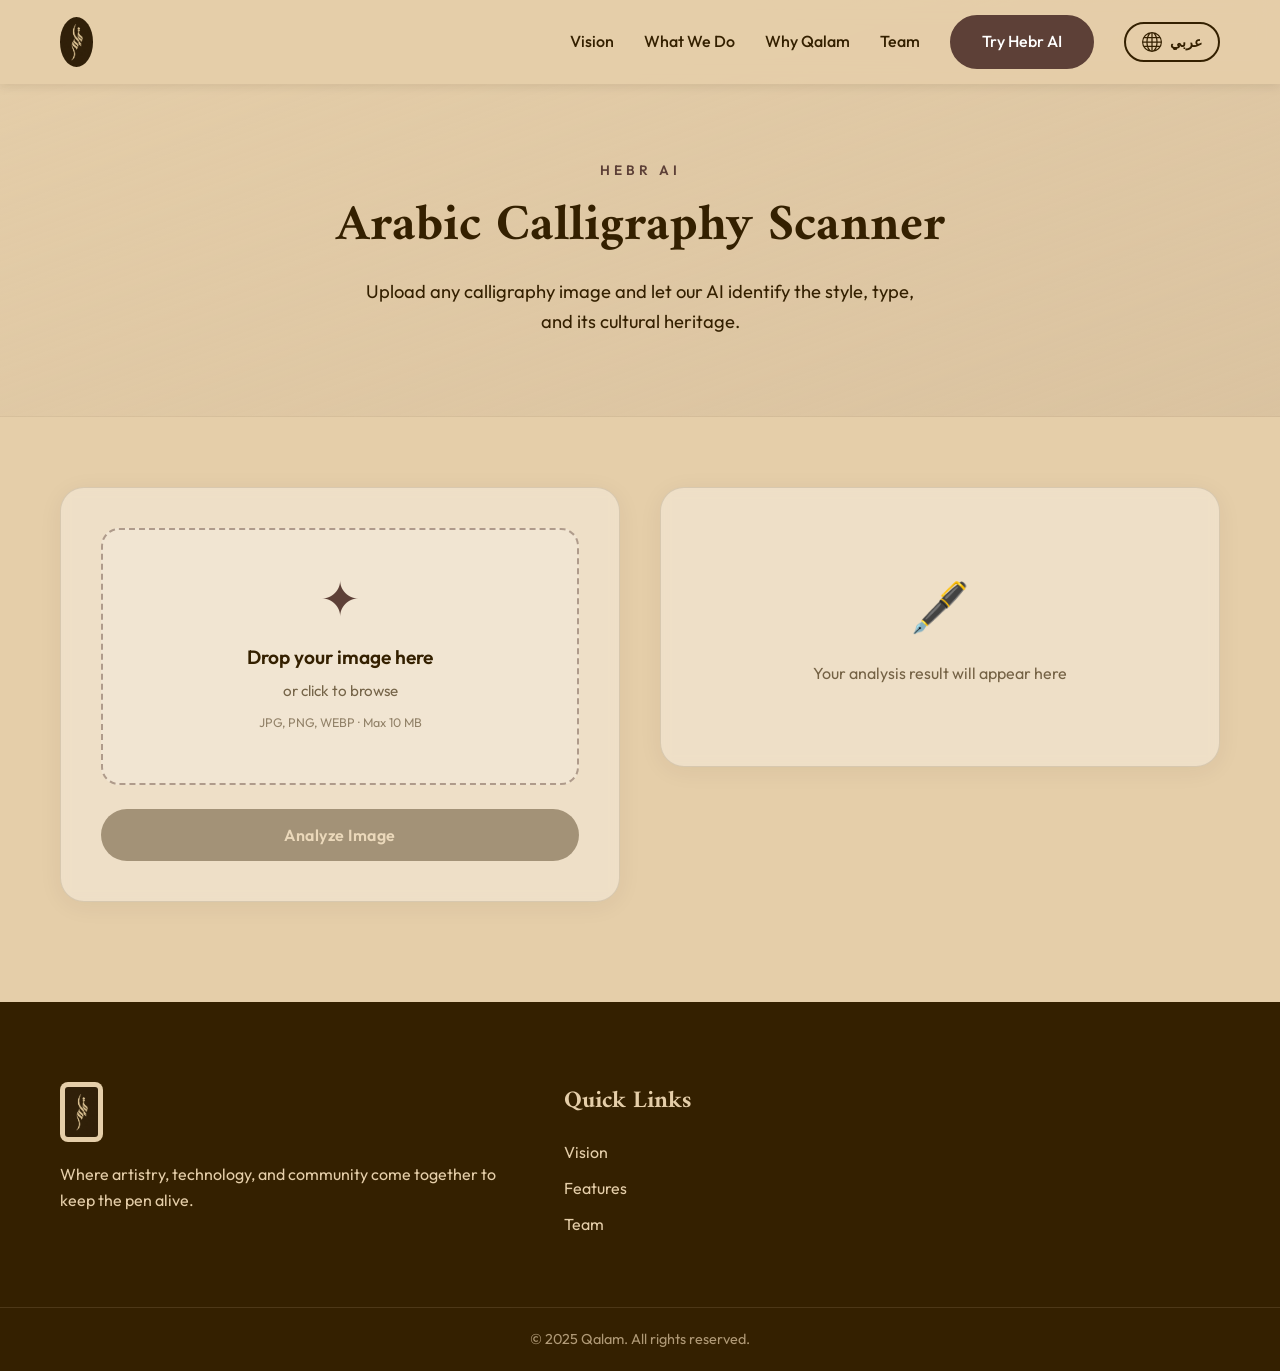
==== scan.html @ f26ad0dc "Scan AI added to landing Page" ====
<!DOCTYPE html>
<html lang="en" dir="ltr">

<head>
    <meta charset="UTF-8">
    <meta name="viewport" content="width=device-width, initial-scale=1.0">
    <title>Hebr AI - Arabic Calligraphy Scanner | Qalam</title>
    <meta name="description"
        content="Upload any Arabic calligraphy image and let Hebr AI identify the style instantly. Powered by Roboflow classification.">
    <link rel="stylesheet" href="style.css">
    <link rel="preconnect" href="https://fonts.googleapis.com">
    <link rel="preconnect" href="https://fonts.gstatic.com" crossorigin>
    <link
        href="https://fonts.googleapis.com/css2?family=Amiri:ital,wght@0,400;0,700;1,400&family=Outfit:wght@300;400;500;600&display=swap"
        rel="stylesheet">
</head>

<body>
    <!-- Navbar -->
    <nav class="navbar">
        <div class="container nav-container">
            <a href="index.html" class="logo">
                <img src="assets/logo.jpg" alt="Qalam Logo">
            </a>
            <ul class="nav-links">
                <li><a href="index.html#vision" data-i18n="nav_vision">Vision</a></li>
                <li><a href="index.html#features" data-i18n="nav_features">What We Do</a></li>
                <li><a href="index.html#unique" data-i18n="nav_unique">Why Qalam</a></li>
                <li><a href="index.html#team" data-i18n="nav_team">Team</a></li>
                <li><a href="scan.html" class="btn-primary active-link" data-i18n="nav_scan">Try Hebr AI</a></li>
                <li>
                    <button id="language-toggle" class="language-btn" aria-label="Switch Language">
                        <svg xmlns="http://www.w3.org/2000/svg" width="20" height="20" fill="currentColor"
                            viewBox="0 0 16 16">
                            <path
                                d="M0 8a8 8 0 1 1 16 0A8 8 0 0 1 0 8zm7.5-6.923c-.67.204-1.335.82-1.887 1.855A7.97 7.97 0 0 0 5.145 4H7.5V1.077zM4.09 4a9.267 9.267 0 0 1 .64-1.539 6.7 6.7 0 0 1 .597-.933A7.025 7.025 0 0 0 2.255 4H4.09zm-.582 3.5c.03-.877.138-1.718.312-2.5H1.674a6.958 6.958 0 0 0-.656 2.5h2.49zM4.847 5a12.5 12.5 0 0 0-.338 2.5H7.5V5H4.847zM8.5 5v2.5h2.99a12.495 12.495 0 0 0-.337-2.5H8.5zM4.51 8.5a12.5 12.5 0 0 0 .337 2.5H7.5V8.5H4.51zm3.99 0V11h2.653c.187-.765.306-1.608.338-2.5H8.5zM5.145 12c.138.386.295.744.468 1.068.552 1.035 1.218 1.65 1.887 1.855V12H5.145zm.182 2.472a6.696 6.696 0 0 1-.597-.933A9.268 9.268 0 0 1 4.09 12H2.255a7.024 7.024 0 0 0 3.072 2.472zM3.82 11a13.652 13.652 0 0 1-.312-2.5h-2.49c.062.89.291 1.733.656 2.5H3.82zm6.853 3.472A7.024 7.024 0 0 0 13.745 12H11.91a9.27 9.27 0 0 1-.64 1.539 6.688 6.688 0 0 1-.597.933zM8.5 12v2.923c.67-.204 1.335-.82 1.887-1.855.173-.324.33-.682.468-1.068H8.5zm3.68-1h2.146c.365-.767.594-1.61.656-2.5h-2.49a13.65 13.65 0 0 1-.312 2.5zm2.802-3.5a6.959 6.959 0 0 0-.656-2.5H12.18c.174.782.282 1.623.312 2.5h2.49zM11.27 2.461c.247.464.462.98.64 1.539h1.835a7.024 7.024 0 0 0-3.072-2.472c.218.284.418.598.597.933zM10.855 4a7.966 7.966 0 0 0-.468-1.068C9.835 1.897 9.17 1.282 8.5 1.077V4h2.355z" />
                        </svg>
                        <span id="lang-text">عربي</span>
                    </button>
                </li>
            </ul>
            <div class="hamburger">
                <span></span>
                <span></span>
                <span></span>
            </div>
        </div>
    </nav>

    <!-- Hero -->
    <header class="scan-hero">
        <div class="container scan-hero-content">
            <span class="subtitle fade-in-up" data-i18n="scan_hero_sub">Hebr AI</span>
            <h1 class="fade-in-up delay-1" data-i18n="scan_hero_title">Arabic Calligraphy Scanner</h1>
            <p class="fade-in-up delay-2" data-i18n="scan_hero_desc">Upload any calligraphy image and let our AI
                identify the style, type, and its cultural heritage.</p>
        </div>
    </header>

    <!-- Main Scanner Section -->
    <main class="scan-main">
        <div class="container scan-layout">

            <!-- Upload Card -->
            <div class="scan-card upload-card fade-in-up">
                <div id="upload-zone" class="upload-zone" role="button" tabindex="0"
                    aria-label="Upload calligraphy image">
                    <div class="upload-icon">✦</div>
                    <p class="upload-title" data-i18n="scan_upload_title">Drop your image here</p>
                    <p class="upload-sub" data-i18n="scan_upload_sub">or click to browse</p>
                    <p class="upload-types">JPG, PNG, WEBP · Max 10 MB</p>
                    <input type="file" id="file-input" accept="image/*" hidden>
                </div>

                <!-- Preview -->
                <div id="preview-container" class="preview-container hidden">
                    <img id="preview-img" class="preview-img" alt="Uploaded calligraphy preview">
                    <button id="clear-btn" class="clear-btn" aria-label="Remove image" data-i18n="scan_clear">✕
                        Remove</button>
                </div>

                <button id="analyze-btn" class="analyze-btn" disabled data-i18n="scan_analyze_btn">
                    Analyze Image
                </button>
            </div>

            <!-- Result Card -->
            <div id="result-section" class="scan-card result-card hidden">
                <!-- Idle state -->
                <div id="result-idle" class="result-idle">
                    <div class="idle-icon">🖋️</div>
                    <p data-i18n="scan_result_idle">Your analysis result will appear here</p>
                </div>

                <!-- Loading state -->
                <div id="result-loading" class="result-loading hidden">
                    <div class="spinner"></div>
                    <p data-i18n="scan_result_loading">Analyzing your calligraphy…</p>
                </div>

                <!-- Error state -->
                <div id="result-error" class="result-error hidden">
                    <div class="error-icon">⚠️</div>
                    <p id="error-message"></p>
                    <button id="retry-btn" class="clear-btn" data-i18n="scan_retry">Try Again</button>
                </div>

                <!-- Success state -->
                <div id="result-success" class="result-success hidden">
                    <div class="result-badge">
                        <span class="result-type-label" data-i18n="scan_result_type_label">Script Type</span>
                        <h2 id="result-type-name" class="result-type-name">—</h2>
                        <span id="result-type-ar" class="result-type-ar">—</span>
                    </div>

                    <div class="confidence-bar-wrap">
                        <div class="confidence-label">
                            <span data-i18n="scan_confidence">Confidence</span>
                            <span id="confidence-pct" class="confidence-pct">0%</span>
                        </div>
                        <div class="confidence-track">
                            <div id="confidence-fill" class="confidence-fill" style="width:0%"></div>
                        </div>
                    </div>

                    <div class="description-block">
                        <h3 class="desc-heading" data-i18n="scan_about_title">About this Script</h3>
                        <p id="result-description" class="desc-text">—</p>
                    </div>

                    <div class="result-tags" id="result-tags"></div>
                </div>
            </div>
        </div>
    </main>

    <!-- Footer -->
    <footer>
        <div class="container footer-content">
            <div class="footer-logo">
                <img src="assets/logo.jpg" alt="Qalam Logo">
                <p data-i18n="footer_tagline">Where artistry, technology, and community come together to keep the pen
                    alive.</p>
            </div>
            <div class="footer-links">
                <h4 data-i18n="footer_quick_links">Quick Links</h4>
                <ul>
                    <li><a href="index.html#vision" data-i18n="footer_link_vision">Vision</a></li>
                    <li><a href="index.html#features" data-i18n="footer_link_features">Features</a></li>
                    <li><a href="index.html#team" data-i18n="footer_link_team">Team</a></li>
                </ul>
            </div>
        </div>
        <div class="footer-bottom">
            <p data-i18n="footer_copyright">© 2025 Qalam. All rights reserved.</p>
        </div>
    </footer>

    <script src="scan.js"></script>
</body>

</html>
---- style.css ----
:root {
    --bg-color: #E5CEA9;
    --text-color: #342000;
    --accent-color: #5D4037;
    /* Darker brown for contrast */
    --light-accent: #F5E6D3;
    --white: #FFFFFF;
    --transition: all 0.3s ease;
    --font-heading: 'Amiri', serif;
    --font-body: 'Outfit', sans-serif;
}

* {
    margin: 0;
    padding: 0;
    box-sizing: border-box;
}

html {
    scroll-behavior: smooth;
}

body {
    font-family: var(--font-body);
    background-color: var(--bg-color);
    color: var(--text-color);
    line-height: 1.6;
    overflow-x: hidden;
}

h1,
h2,
h3,
h4 {
    font-family: var(--font-heading);
    font-weight: 700;
}

a {
    text-decoration: none;
    color: inherit;
}

ul {
    list-style: none;
}

img {
    max-width: 100%;
    display: block;
}

.container {
    max-width: 1200px;
    margin: 0 auto;
    padding: 0 20px;
}

/* Buttons */
.btn-primary {
    background-color: var(--text-color);
    color: var(--bg-color);
    padding: 12px 30px;
    border-radius: 50px;
    font-weight: 600;
    transition: var(--transition);
    display: inline-block;
    border: 2px solid var(--text-color);
}

.btn-primary:hover {
    background-color: transparent;
    color: var(--text-color);
}

.btn-secondary {
    background-color: transparent;
    color: var(--text-color);
    padding: 12px 30px;
    border-radius: 50px;
    font-weight: 600;
    border: 2px solid var(--text-color);
    transition: var(--transition);
    display: inline-block;
}

.btn-secondary:hover {
    background-color: var(--text-color);
    color: var(--bg-color);
}

/* Navbar */
.navbar {
    position: fixed;
    top: 0;
    left: 0;
    width: 100%;
    z-index: 1000;
    background-color: rgba(229, 206, 169, 0.95);
    backdrop-filter: blur(10px);
    padding: 15px 0;
    box-shadow: 0 2px 10px rgba(52, 32, 0, 0.1);
}

.nav-container {
    display: flex;
    justify-content: space-between;
    align-items: center;
}

.logo img {
    height: 50px;
    border-radius: 50%;
    /* Optional: if logo needs to be circular */
}

.nav-links {
    display: flex;
    gap: 30px;
    align-items: center;
}

.nav-links a {
    font-weight: 500;
    font-size: 1rem;
    transition: var(--transition);
}

.nav-links a:hover {
    color: var(--accent-color);
}

.hamburger {
    display: none;
    cursor: pointer;
}

.hamburger span {
    display: block;
    width: 25px;
    height: 3px;
    background-color: var(--text-color);
    margin: 5px 0;
    transition: var(--transition);
}

/* Language Toggle Button */
.language-btn {
    background: transparent;
    border: 2px solid var(--text-color);
    border-radius: 50px;
    padding: 8px 16px;
    cursor: pointer;
    display: inline-flex;
    align-items: center;
    gap: 8px;
    font-family: var(--font-body);
    font-weight: 600;
    font-size: 0.9rem;
    color: var(--text-color);
    transition: var(--transition);
}

.language-btn:hover {
    background-color: var(--text-color);
    color: var(--bg-color);
}

.language-btn svg {
    transition: var(--transition);
}

.language-btn:hover svg {
    transform: rotate(180deg);
}

/* RTL Support for Arabic */
html[dir="rtl"] {
    direction: rtl;
}

html[dir="rtl"] body {
    font-family: var(--font-heading), var(--font-body);
}

html[dir="rtl"] .nav-links {
    flex-direction: row-reverse;
}

html[dir="rtl"] .feature-list li {
    padding-left: 0;
    padding-right: 25px;
}

html[dir="rtl"] .feature-list li::before {
    left: auto;
    right: 0;
}

html[dir="rtl"] .scroll-reveal-left {
    transform: translateX(50px);
}

html[dir="rtl"] .scroll-reveal-right {
    transform: translateX(-50px);
}

html[dir="rtl"] .btn-download .text {
    align-items: flex-end;
}

html[dir="rtl"] .footer-content {
    direction: rtl;
}

html[dir="rtl"] .social-icons {
    flex-direction: row-reverse;
}

/* Hero Section */
.hero {
    height: 100vh;
    display: flex;
    align-items: center;
    justify-content: center;
    text-align: center;
    position: relative;
    padding-top: 80px;
    overflow: hidden;
}

.hero-content {
    z-index: 2;
    max-width: 800px;
}

.hero h1 {
    font-size: 4rem;
    margin-bottom: 20px;
    line-height: 1.2;
}

.hero p {
    font-size: 1.2rem;
    margin-bottom: 40px;
    max-width: 600px;
    margin-left: auto;
    margin-right: auto;
}

.hero-btns {
    display: flex;
    gap: 20px;
    justify-content: center;
}

/* Vision Section */
.vision-section {
    padding: 100px 0;
    background-color: rgba(255, 255, 255, 0.1);
}

.section-header {
    text-align: center;
    margin-bottom: 60px;
}

.subtitle {
    text-transform: uppercase;
    letter-spacing: 2px;
    font-size: 0.9rem;
    font-weight: 600;
    color: var(--accent-color);
    display: block;
    margin-bottom: 10px;
}

.section-header h2 {
    font-size: 2.5rem;
}

.vision-grid {
    display: grid;
    grid-template-columns: repeat(auto-fit, minmax(300px, 1fr));
    gap: 30px;
}

.vision-card {
    background: rgba(255, 255, 255, 0.2);
    padding: 40px;
    border-radius: 20px;
    text-align: center;
    border: 1px solid rgba(52, 32, 0, 0.1);
    transition: var(--transition);
}

.vision-card:hover {
    transform: translateY(-10px);
    background: rgba(255, 255, 255, 0.4);
    box-shadow: 0 10px 30px rgba(52, 32, 0, 0.1);
}

.vision-card .icon {
    font-size: 3rem;
    margin-bottom: 20px;
}

.vision-card h3 {
    margin-bottom: 15px;
    font-size: 1.5rem;
}

/* Features Section */
.features-section {
    padding: 100px 0;
}

.feature-row {
    display: flex;
    align-items: center;
    gap: 50px;
    margin-bottom: 100px;
}

.feature-row.reverse {
    flex-direction: row-reverse;
}

.feature-text {
    flex: 1;
}

.feature-text h3 {
    font-size: 2rem;
    margin-bottom: 20px;
}

.feature-text p {
    margin-bottom: 20px;
    font-size: 1.1rem;
}

.feature-list li {
    margin-bottom: 10px;
    padding-left: 25px;
    position: relative;
}

.feature-list li::before {
    content: '🔹';
    position: absolute;
    left: 0;
    top: 2px;
    font-size: 0.8rem;
}

.feature-image {
    flex: 1;
}

.placeholder-img {
    width: 100%;
    height: 300px;
    background-color: rgba(52, 32, 0, 0.1);
    border-radius: 20px;
    display: flex;
    align-items: center;
    justify-content: center;
    font-weight: 600;
    color: var(--text-color);
    border: 2px dashed var(--text-color);
}

/* Unique Section */
.unique-section {
    padding: 100px 0;
    background-color: var(--text-color);
    color: var(--bg-color);
    text-align: center;
}

.unique-content h2 {
    font-size: 3rem;
    margin-bottom: 30px;
    color: var(--bg-color);
}

.large-text {
    font-size: 1.5rem;
    max-width: 800px;
    margin: 0 auto 60px;
}

.stats-grid {
    display: flex;
    justify-content: center;
    gap: 80px;
    flex-wrap: wrap;
}

.stat-item {
    display: flex;
    flex-direction: column;
    align-items: center;
}

.stat-item .number {
    font-size: 4rem;
    font-weight: 700;
    font-family: var(--font-heading);
    line-height: 1;
    margin-bottom: 10px;
}

.stat-item .label {
    font-size: 1.1rem;
    opacity: 0.8;
}

/* Team Section */
.team-section {
    padding: 100px 0;
}

.team-grid {
    display: grid;
    grid-template-columns: repeat(auto-fit, minmax(250px, 1fr));
    gap: 40px;
}

.team-member {
    text-align: center;
}

.member-photo {
    width: 150px;
    height: 150px;
    background-color: #ccc;
    border-radius: 50%;
    margin: 0 auto 20px;
    border: 3px solid var(--text-color);
    object-fit: cover;
}

.team-member h3 {
    margin-bottom: 5px;
}

.team-member p {
    margin-bottom: 15px;
    opacity: 0.8;
}

.linkedin-link {
    color: var(--accent-color);
    font-weight: 600;
    font-size: 0.9rem;
    display: inline-flex;
    align-items: center;
    gap: 8px;
    text-decoration: none;
}

.linkedin-link svg {
    fill: currentColor;
}

/* Download Section */
.download-section {
    padding: 100px 0;
    text-align: center;
    background: linear-gradient(rgba(229, 206, 169, 0.8), rgba(229, 206, 169, 0.8)), url('assets/pattern.png');
    /* Optional pattern */
}

.download-content h2 {
    font-size: 3rem;
    margin-bottom: 20px;
}

.btn-download {
    background-color: var(--text-color);
    color: var(--bg-color);
    padding: 15px 40px;
    border-radius: 15px;
    display: inline-flex;
    align-items: center;
    gap: 15px;
    transition: var(--transition);
    margin-top: 30px;
}

.btn-download:hover {
    transform: scale(1.05);
    box-shadow: 0 10px 20px rgba(52, 32, 0, 0.2);
}

.btn-download .icon {
    font-size: 2rem;
}

.btn-download .text {
    display: flex;
    flex-direction: column;
    align-items: flex-start;
    line-height: 1.2;
}

.btn-download .text small {
    font-size: 0.8rem;
    opacity: 0.8;
}

/* Footer */
footer {
    background-color: var(--text-color);
    color: var(--bg-color);
    padding: 80px 0 20px;
}

.footer-content {
    display: grid;
    grid-template-columns: 1.5fr 1fr 1fr;
    gap: 50px;
    margin-bottom: 60px;
}

.footer-logo img {
    height: 60px;
    margin-bottom: 20px;
    background: var(--bg-color);
    padding: 5px;
    border-radius: 8px;
}

.footer-links h4,
.footer-social h4 {
    margin-bottom: 20px;
    font-family: var(--font-heading);
    font-size: 1.5rem;
}

.footer-links ul li {
    margin-bottom: 10px;
}

.footer-links a:hover {
    color: var(--light-accent);
}

.social-icons {
    display: flex;
    gap: 20px;
}

.footer-bottom {
    text-align: center;
    padding-top: 20px;
    border-top: 1px solid rgba(229, 206, 169, 0.2);
    font-size: 0.9rem;
    opacity: 0.7;
}

/* Animations */
.fade-in-up {
    opacity: 0;
    transform: translateY(30px);
    animation: fadeInUp 0.8s forwards;
}

.delay-1 {
    animation-delay: 0.2s;
}

.delay-2 {
    animation-delay: 0.4s;
}

@keyframes fadeInUp {
    to {
        opacity: 1;
        transform: translateY(0);
    }
}

.scroll-reveal,
.scroll-reveal-left,
.scroll-reveal-right,
.scroll-reveal-up {
    opacity: 0;
    transition: all 1s ease;
}

.scroll-reveal {
    transform: translateY(30px);
}

.scroll-reveal-left {
    transform: translateX(-50px);
}

.scroll-reveal-right {
    transform: translateX(50px);
}

.scroll-reveal-up {
    transform: translateY(50px);
}

.active {
    opacity: 1;
    transform: translate(0);
}

.feature-image img {
    max-width: 300px;
    width: 100%;
    border-radius: 20px;
    box-shadow: 0 10px 30px rgba(0, 0, 0, 0.1);
}

/* Responsive */
@media (max-width: 768px) {
    .hero h1 {
        font-size: 2.5rem;
    }

    .nav-links {
        position: fixed;
        top: 80px;
        right: -100%;
        background-color: var(--bg-color);
        flex-direction: column;
        width: 100%;
        padding: 40px;
        transition: 0.3s;
        box-shadow: 0 10px 20px rgba(0, 0, 0, 0.1);
    }

    .nav-links.active {
        right: 0;
    }

    .hamburger {
        display: block;
    }

    .feature-row,
    .feature-row.reverse {
        flex-direction: column;
        text-align: center;
    }

    .feature-list li {
        display: inline-block;
        margin: 0 10px;
    }

    .footer-content {
        grid-template-columns: 1fr;
        text-align: center;
    }

    .social-icons {
        justify-content: center;
    }

    .stats-grid {
        gap: 40px;
    }
}

/* =====================================================================
   SCAN PAGE — Hebr AI Calligraphy Scanner
   ===================================================================== */

/* Active nav link on scan page */
.active-link {
    background-color: var(--accent-color) !important;
    border-color: var(--accent-color) !important;
    color: var(--white) !important;
}

/* Hero */
.scan-hero {
    padding: 160px 0 80px;
    text-align: center;
    background: linear-gradient(160deg, rgba(229, 206, 169, 0.6) 0%, rgba(93, 64, 55, 0.08) 100%);
    border-bottom: 1px solid rgba(52, 32, 0, 0.08);
}

.scan-hero-content .subtitle {
    font-size: 0.85rem;
    letter-spacing: 4px;
    margin-bottom: 14px;
}

.scan-hero-content h1 {
    font-size: 3.2rem;
    margin-bottom: 20px;
    line-height: 1.2;
}

.scan-hero-content p {
    font-size: 1.15rem;
    max-width: 560px;
    margin: 0 auto;
    opacity: 0.8;
}

/* Main layout */
.scan-main {
    padding: 70px 0 100px;
}

.scan-layout {
    display: grid;
    grid-template-columns: 1fr 1fr;
    gap: 40px;
    align-items: start;
}

/* Card shared */
.scan-card {
    background: rgba(255, 255, 255, 0.35);
    border: 1px solid rgba(52, 32, 0, 0.12);
    border-radius: 24px;
    padding: 40px;
    backdrop-filter: blur(6px);
    box-shadow: 0 4px 24px rgba(52, 32, 0, 0.06);
}

/* Upload zone */
.upload-zone {
    border: 2.5px dashed rgba(93, 64, 55, 0.45);
    border-radius: 18px;
    padding: 50px 30px;
    text-align: center;
    cursor: pointer;
    transition: var(--transition);
    background: rgba(255, 255, 255, 0.2);
    user-select: none;
}

.upload-zone:hover,
.upload-zone.drag-over {
    border-color: var(--accent-color);
    background: rgba(93, 64, 55, 0.06);
    transform: scale(1.01);
}

.upload-icon {
    font-size: 3rem;
    color: var(--accent-color);
    margin-bottom: 14px;
    display: block;
    font-family: var(--font-heading);
    line-height: 1;
}

.upload-title {
    font-size: 1.2rem;
    font-weight: 600;
    margin-bottom: 6px;
}

.upload-sub {
    font-size: 0.95rem;
    opacity: 0.65;
    margin-bottom: 10px;
}

.upload-types {
    font-size: 0.78rem;
    opacity: 0.5;
}

/* Preview */
.preview-container {
    text-align: center;
    margin-bottom: 0;
}

.preview-img {
    max-height: 280px;
    width: 100%;
    object-fit: contain;
    border-radius: 14px;
    border: 1px solid rgba(52, 32, 0, 0.12);
    margin-bottom: 14px;
    box-shadow: 0 4px 16px rgba(52, 32, 0, 0.08);
}

.clear-btn {
    background: transparent;
    border: 1.5px solid rgba(52, 32, 0, 0.3);
    border-radius: 50px;
    padding: 6px 18px;
    font-size: 0.85rem;
    font-family: var(--font-body);
    color: var(--text-color);
    cursor: pointer;
    transition: var(--transition);
    margin-bottom: 20px;
}

.clear-btn:hover {
    background: rgba(52, 32, 0, 0.08);
    border-color: var(--accent-color);
    color: var(--accent-color);
}

/* Analyze button */
.analyze-btn {
    width: 100%;
    padding: 16px;
    background-color: var(--text-color);
    color: var(--bg-color);
    border: none;
    border-radius: 50px;
    font-size: 1rem;
    font-weight: 600;
    font-family: var(--font-body);
    cursor: pointer;
    margin-top: 24px;
    transition: var(--transition);
    letter-spacing: 0.5px;
}

.analyze-btn:hover:not(:disabled) {
    background-color: var(--accent-color);
    transform: translateY(-2px);
    box-shadow: 0 6px 20px rgba(52, 32, 0, 0.2);
}

.analyze-btn:disabled {
    opacity: 0.4;
    cursor: not-allowed;
}

/* Result card states */
.result-idle,
.result-loading,
.result-error {
    text-align: center;
    padding: 40px 20px;
}

.idle-icon,
.error-icon {
    font-size: 3rem;
    margin-bottom: 16px;
    display: block;
}

.result-idle p,
.result-loading p,
.result-error p {
    opacity: 0.65;
    font-size: 1rem;
}

.result-error p {
    margin-bottom: 16px;
    color: #b71c1c;
    opacity: 1;
}

/* Spinner */
.spinner {
    width: 48px;
    height: 48px;
    border: 4px solid rgba(52, 32, 0, 0.12);
    border-top-color: var(--accent-color);
    border-radius: 50%;
    animation: spin 0.8s linear infinite;
    margin: 0 auto 20px;
}

@keyframes spin {
    to {
        transform: rotate(360deg);
    }
}

/* Result success */
.result-badge {
    text-align: center;
    margin-bottom: 28px;
}

.result-type-label {
    text-transform: uppercase;
    letter-spacing: 3px;
    font-size: 0.75rem;
    font-weight: 600;
    color: var(--accent-color);
    display: block;
    margin-bottom: 8px;
}

.result-type-name {
    font-size: 2.8rem;
    font-family: var(--font-heading);
    color: var(--text-color);
    line-height: 1.1;
    margin-bottom: 6px;
}

.result-type-ar {
    display: block;
    font-family: var(--font-heading);
    font-size: 1.4rem;
    color: var(--accent-color);
    opacity: 0.75;
}

/* Confidence bar */
.confidence-bar-wrap {
    margin-bottom: 28px;
}

.confidence-label {
    display: flex;
    justify-content: space-between;
    font-size: 0.88rem;
    font-weight: 600;
    margin-bottom: 8px;
    opacity: 0.8;
}

.confidence-track {
    height: 8px;
    border-radius: 50px;
    background: rgba(52, 32, 0, 0.1);
    overflow: hidden;
}

.confidence-fill {
    height: 100%;
    border-radius: 50px;
    transition: width 0.8s cubic-bezier(0.4, 0, 0.2, 1);
    background-color: #4caf50;
}

/* Description */
.description-block {
    background: rgba(255, 255, 255, 0.4);
    border-radius: 14px;
    padding: 22px;
    margin-bottom: 22px;
    border: 1px solid rgba(52, 32, 0, 0.08);
}

.desc-heading {
    font-family: var(--font-heading);
    font-size: 1.1rem;
    margin-bottom: 10px;
    color: var(--accent-color);
}

.desc-text {
    font-size: 0.95rem;
    line-height: 1.7;
    opacity: 0.85;
}

/* Tags */
.result-tags {
    display: flex;
    flex-wrap: wrap;
    gap: 8px;
}

.tag {
    background: rgba(93, 64, 55, 0.1);
    border: 1px solid rgba(93, 64, 55, 0.2);
    color: var(--accent-color);
    border-radius: 50px;
    padding: 5px 14px;
    font-size: 0.8rem;
    font-weight: 600;
}

/* Utility */
.hidden {
    display: none !important;
}

/* Responsive scan */
@media (max-width: 900px) {
    .scan-layout {
        grid-template-columns: 1fr;
    }

    .scan-hero-content h1 {
        font-size: 2.2rem;
    }
}

@media (max-width: 480px) {
    .scan-card {
        padding: 24px 18px;
    }

    .result-type-name {
        font-size: 2rem;
    }
}

/* RTL scan adjustments */
html[dir="rtl"] .confidence-label {
    flex-direction: row-reverse;
}

html[dir="rtl"] .result-tags {
    flex-direction: row-reverse;
}
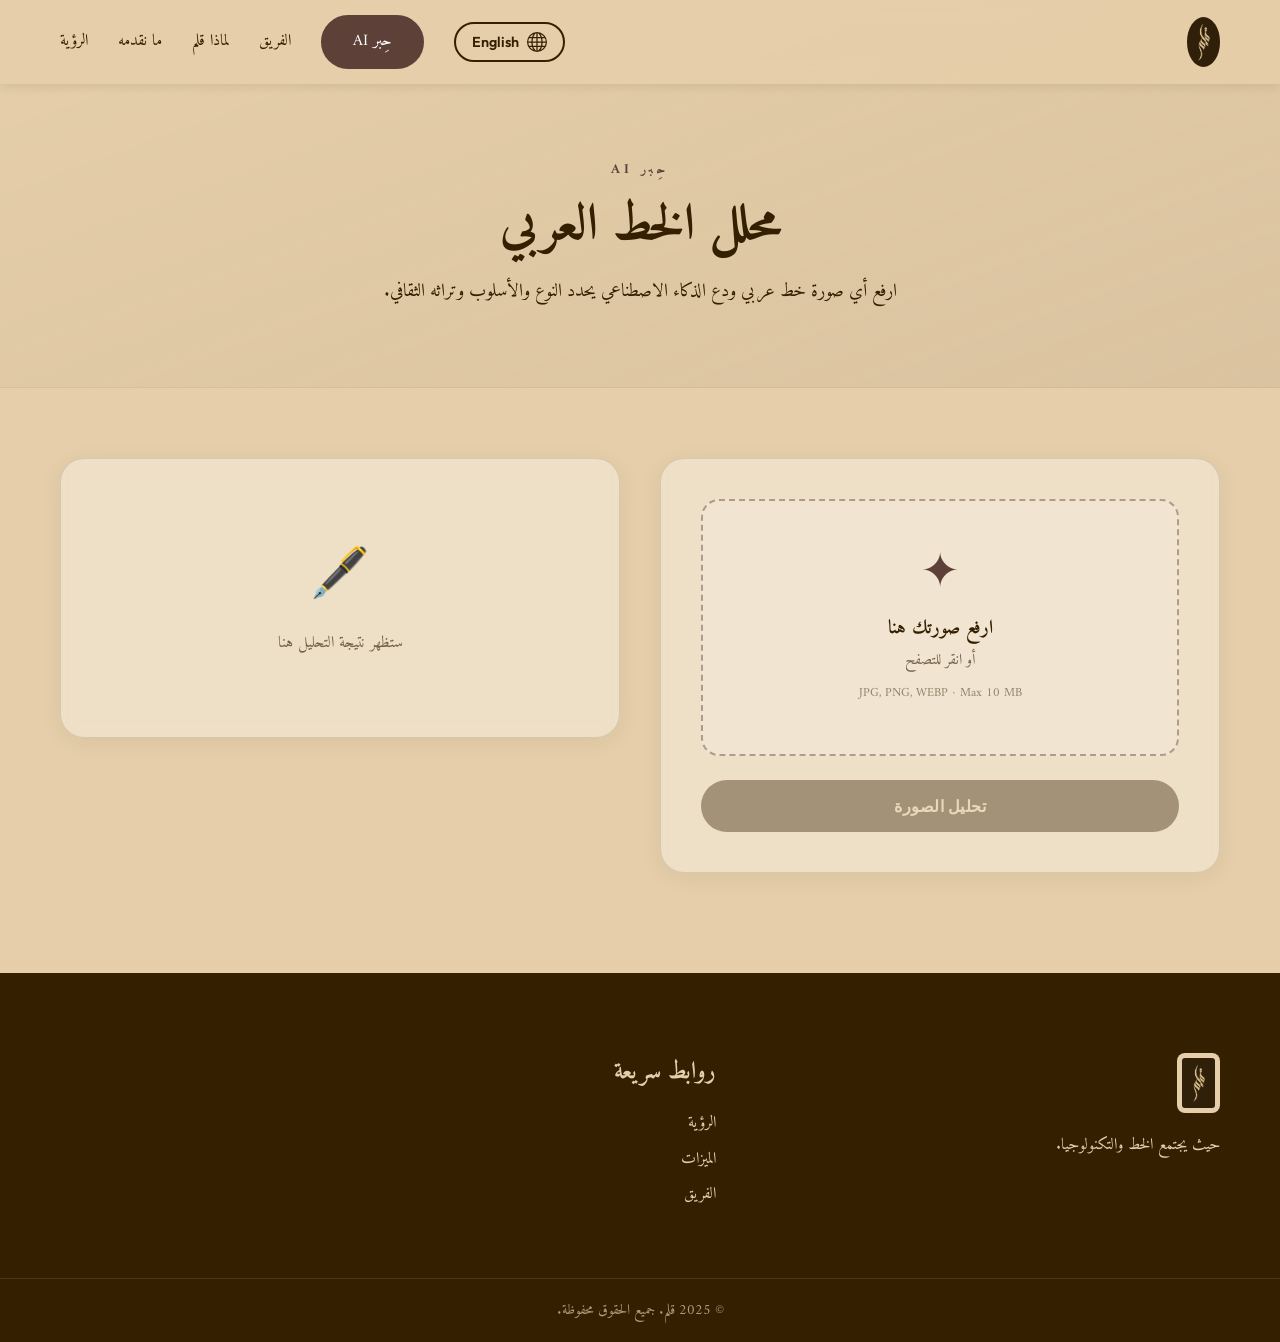
==== commit 9a11bd68: "make arabic lang as primary lang" ====
--- a/scan.html
+++ b/scan.html
@@ -1,5 +1,5 @@
 <!DOCTYPE html>
-<html lang="en" dir="ltr">
+<html lang="ar" dir="rtl">
 
 <head>
     <meta charset="UTF-8">
